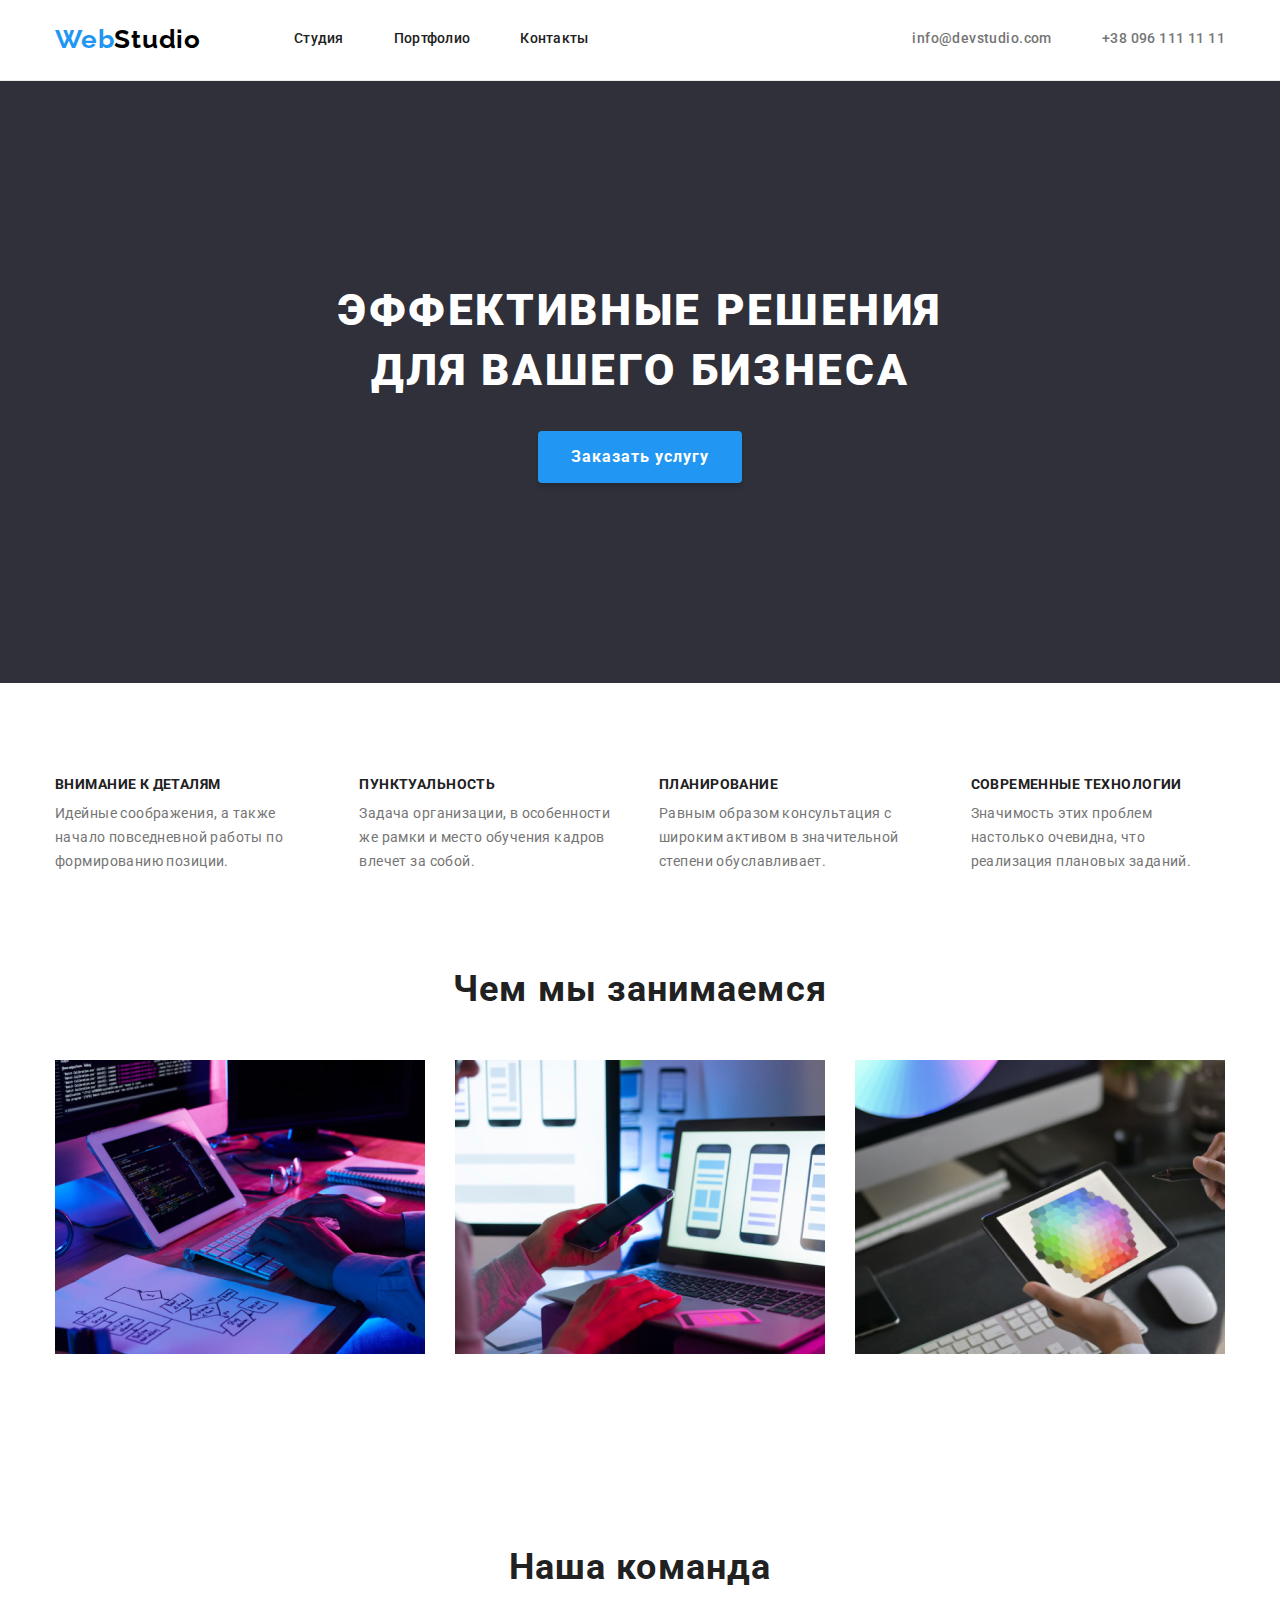
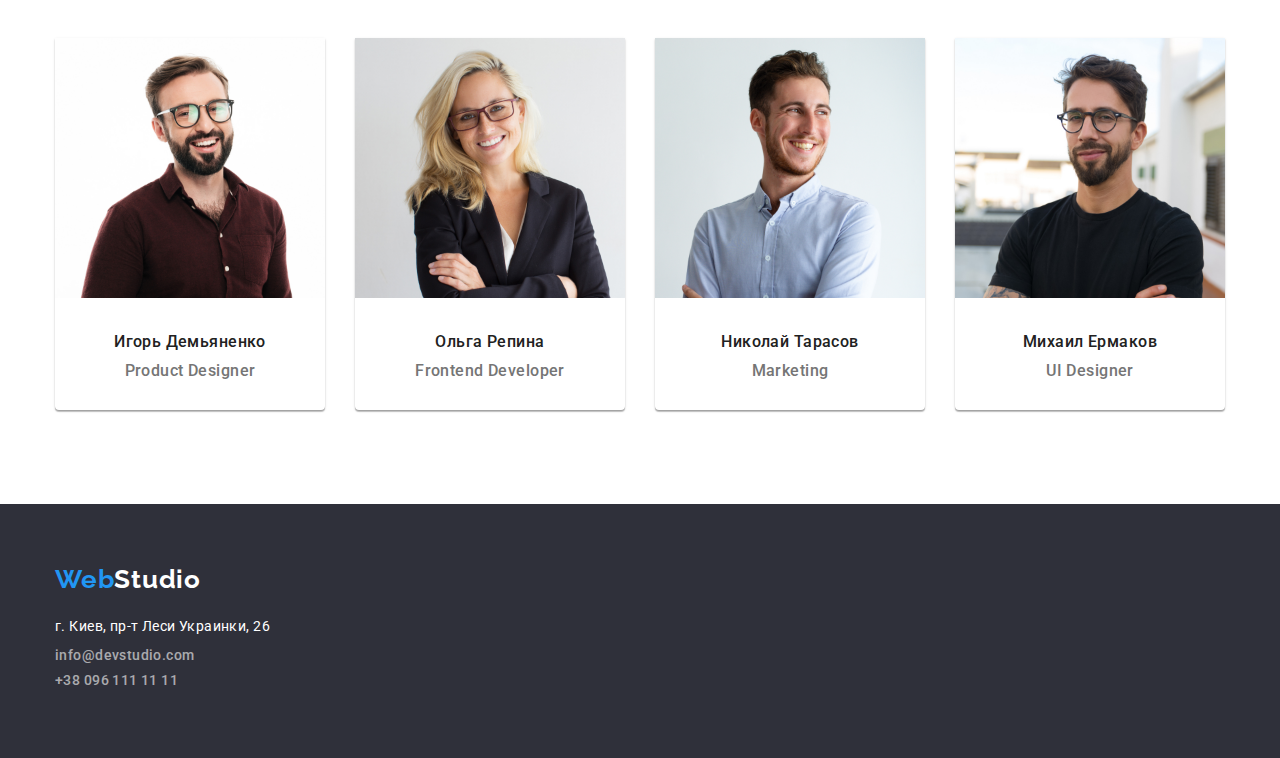
==== index.html @ 5daf75d8 "Добавляет начальные файлы" ====
<!DOCTYPE html>
<html lang="ru">
  <head>
    <meta charset="UTF-8" />
    <meta name="viewport" content="width=device-width, initial-scale=1.0" />
    <title>WebStudio</title>
    <link
      href="https://fonts.googleapis.com/css2?family=Raleway:wght@700&family=Roboto:wght@400;500;700;900&display=swap"
      rel="stylesheet"
    />
    <link rel="stylesheet" href="./css/modern-normalize.css" />
    <link rel="stylesheet" href="./css/style.css" />
  </head>
  <body>
    <!-- Верхняя линия -->
    <header class="header">
      <div class="container">
        <div class="header-nav">
          <nav class="navigation">
            <a class="main-logo" href="./index.html"
              ><span class="first-part">Web</span
              ><span class="second-part">Studio</span></a
            >
            <ul class="nav-list list">
              <li class="nav-list-item">
                <a class="nav-link" href="./index.html">Студия</a>
              </li>
              <li class="nav-list-item">
                <a class="nav-link" href="./portfolio.html">Портфолио</a>
              </li>
              <li class="nav-list-item">
                <a class="nav-link" href="">Контакты</a>
              </li>
            </ul>
          </nav>
          <ul class="adress-list list">
            <li class="adress-list-item">
              <a class="info-link" href="mailto:info@devstudio.com"
                >info@devstudio.com</a
              >
            </li>
            <li class="adress-list-item">
              <a class="info-link" href="tel:+380961111111"
                >+38 096 111 11 11</a
              >
            </li>
          </ul>
        </div>
      </div>
    </header>
    <main>
      <!-- Шапка -->
      <section class="hero">
        <div class="container">
          <h1 class="main-heading">
            Эффективные решения<br />
            для вашего бизнеса
          </h1>
          <button class="hero-btn" type="button">Заказать услугу</button>
        </div>
      </section>
      <!-- Особенности -->
      <section class="features">
        <div class="container">
          <ul class="features-list list">
            <li class="features-list-item">
              <h2 class="features-heading">Внимание к деталям</h2>
              <p class="features-text">
                Идейные соображения, а также начало повседневной работы по
                формированию позиции.
              </p>
            </li>
            <li class="features-list-item">
              <h2 class="features-heading">Пунктуальность</h2>
              <p class="features-text">
                Задача организации, в особенности же рамки и место обучения
                кадров влечет за собой.
              </p>
            </li>
            <li class="features-list-item">
              <h2 class="features-heading">Планирование</h2>
              <p class="features-text">
                Равным образом консультация с широким активом в значительной
                степени обуславливает.
              </p>
            </li>
            <li class="features-list-item">
              <h2 class="features-heading">Современные технологии</h2>
              <p class="features-text">
                Значимость этих проблем настолько очевидна, что реализация
                плановых заданий.
              </p>
            </li>
          </ul>
        </div>
      </section>
      <!-- Чем мы занимемся -->
      <section class="work">
        <div class="container">
          <h2 class="work-heading">Чем мы занимаемся</h2>
          <ul class="work-list list">
            <li class="work-list-item">
              <img
                src="./images/img1.jpg"
                width="370"
                height="294"
                alt="Рабочее место программиста1"
              />
            </li>
            <li class="work-list-item">
              <img
                src="./images/img2.jpg"
                width="370"
                height="294"
                alt="Рабочее место программиста2"
              />
            </li>
            <li class="work-list-item">
              <img
                src="images/img3.jpg"
                width="370"
                height="294"
                alt="Рабочее место программиста3"
              />
            </li>
          </ul>
        </div>
      </section>
      <!-- Наша команда -->
      <section class="team">
        <div class="container">
          <h2 class="team-heading">Наша команда</h2>
          <ul class="team-list list">
            <li class="team-list-item">
              <img
                src="./images/stuff1.jpg"
                width="270"
                height="260"
                alt="Игорь Демьяненко"
              />
              <h3 class="team-names">Игорь Демьяненко</h3>
              <p class="team-position">Product Designer</p>
            </li>
            <li class="team-list-item">
              <img
                src="./images/stuff2.jpg"
                width="270"
                height="260"
                alt="Ольга Репина"
              />
              <h3 class="team-names">Ольга Репина</h3>
              <p class="team-position">Frontend Developer</p>
            </li>
            <li class="team-list-item">
              <img
                src="./images/stuff3.jpg"
                width="270"
                height="260"
                alt="Николай Тарасов"
              />
              <h3 class="team-names">Николай Тарасов</h3>
              <p class="team-position">Marketing</p>
            </li>
            <li class="team-list-item">
              <img
                src="./images/stuff4.jpg"
                width="270"
                height="260"
                alt="Михаил Ермаков"
              />
              <h3 class="team-names">Михаил Ермаков</h3>
              <p class="team-position">UI Designer</p>
            </li>
          </ul>
        </div>
      </section>
    </main>
    <!-- Подвал -->
    <footer class="footer">
      <div class="container">
        <a class="main-logo footer-logo" href="./index.html"
          ><span class="first-part">Web</span
          ><span class="second-part-footer">Studio</span></a
        >
        <p class="adress">г. Киев, пр-т Леси Украинки, 26</p>
        <p class="adress-link">
          <a class="contact" href="mailto:info@devstudio.com"
            >info@devstudio.com</a
          >
        </p>
        <p class="adress-link">
          <a class="contact" href="tel:+380961111111">+38 096 111 11 11</a>
        </p>
      </div>
    </footer>
  </body>
</html>
---- css/style.css ----
/* Основные цвета */
/* Основной цвет текста #212121*/
/* Вторичный цвет текста  #757575*/
/* Цвет акцента #2196f3*/
/* Основной цвет страницы #ffffff*/
/* Цвет фона футера #2f303a*/
/* Дополнительный черный цвет  #000000*/

:root {
  --main-text-color: #212121;
  --secondary-text-color: #757575;
  --accent-color: #2196f3;
  --main-white-color: #ffffff;
  --secondary-bg-color: #2f303a;
  --standart-black: #000000;
  --btn-main-bg: #f5f4fa;
}

body {
  background-color: var(--main-white-color);
  color: var(--main-text-color);
  font-family: Roboto, sans-serif;
  font-size: 14px;
  line-height: 1.14;
  letter-spacing: 0.03em;
}

h1,
h2,
h3,
h4,
h5,
h6 {
  margin: 0;
}

.container {
  max-width: 1200px;
  margin-left: auto;
  margin-right: auto;
  padding-left: 15px;
  padding-right: 15px;
  /*  outline: 1px solid red; */
}

.list {
  list-style: none;
  margin: 0;
  padding: 0;
}

/* Header */
.header {
  border-bottom: 1px solid #ececec;
}

.header-nav {
  display: flex;
  align-items: center;
  justify-content: space-between;
  padding-top: 24px;
  padding-bottom: 25px;
}

.navigation,
.navigation:focus {
  display: flex;
  align-items: center;
  font-weight: 500;
  letter-spacing: 0.02em;
}

.nav-list {
  display: flex;
}

.nav-link {
  color: var(--main-text-color);
  font-weight: 500;
  text-decoration: none;
  letter-spacing: 0.02em;
}

.nav-list-item:not(:last-child) {
  margin-right: 50px;
}

.nav-link:hover,
.nav-link:focus {
  color: var(--accent-color);
}

.adress-list {
  display: flex;
}

.adress-list-item:not(:last-child) {
  margin-right: 50px;
}

.info-link {
  color: var(--secondary-text-color);
  font-weight: 500;
  text-decoration: none;
}

.info-link:hover,
.info-link:focus {
  color: var(--accent-color);
}

/* Logo */
.main-logo,
.main-logo:focus {
  font-family: Raleway, sans-serif;
  font-size: 26px;
  line-height: 1.19;
  font-weight: 700;
  letter-spacing: 0.03em;
  text-decoration: none;
  margin-right: 93px;
}

.first-part {
  color: var(--accent-color);
}

.second-part {
  color: var(--standart-black);
}

.second-part-footer {
  color: var(--main-white-color);
}

/* Hero */
.hero {
  text-align: center;
  padding-top: 200px;
  padding-bottom: 200px;

  color: var(--main-white-color);
  background-color: var(--secondary-bg-color);
}

.main-heading {
  font-weight: 900;
  font-size: 44px;
  line-height: 1.36;
  letter-spacing: 0.06em;
  text-transform: uppercase;
  margin-bottom: 30px;
}

.hero-btn {
  font-weight: 700;
  font-size: 16px;
  line-height: 1.87;
  letter-spacing: 0.06em;

  padding: 10px 32px;

  color: var(--main-white-color);
  background-color: var(--accent-color);

  border: 1px solid transparent;
  box-shadow: 0px 4px 4px rgba(0, 0, 0, 0.15);
  border-radius: 4px;
}

/* Features */
.features {
  padding-top: 94px;
  padding-bottom: 94px;
}

.features-list {
  display: flex;
}

.features-list-item:not(:last-child) {
  margin-right: 30px;
}

.features-heading {
  font-weight: 700;
  font-size: 14px;
  line-height: 1.14;
  letter-spacing: 0.03em;
  text-transform: uppercase;
  margin-bottom: 10px;
}

.features-text {
  color: var(--secondary-text-color);
  font-size: 14px;
  line-height: 1.71;
  letter-spacing: 0.03em;
  margin: 0;
}

/* Work */
.work {
  padding-bottom: 94px;
}

.work-heading {
  font-weight: 700;
  font-size: 36px;
  line-height: 1.17;
  letter-spacing: 0.03em;

  margin-bottom: 50px;

  text-align: center;
}

.work-list {
  display: flex;
}

.work-list-item:not(:last-child) {
  margin-right: 30px;
}

/* Team */
.team {
  padding-top: 94px;
  padding-bottom: 94px;
}

.team-list {
  display: flex;
}

.team-heading {
  font-weight: 700;
  font-size: 36px;
  line-height: 1.17;
  letter-spacing: 0.03em;

  margin-bottom: 50px;

  text-align: center;
}

.team-list-item {
  margin-right: 30px;

  box-shadow: 0px 1px 3px rgba(0, 0, 0, 0.12), 0px 1px 1px rgba(0, 0, 0, 0.14),
    0px 2px 1px rgba(0, 0, 0, 0.2);
  border-radius: 0px 0px 4px 4px;
}

.team-names {
  font-weight: 500;
  font-size: 16px;
  line-height: 1.19;

  text-align: center;

  margin-top: 30px;
}

.team-position {
  color: var(--secondary-text-color);
  font-weight: 500;
  font-size: 16px;
  line-height: 1.19;

  text-align: center;
  margin-top: 10px;
  margin-bottom: 30px;
}

/* Footer */
.footer {
  background-color: var(--secondary-bg-color);
  padding-top: 60px;
  padding-bottom: 60px;
}

.footer-logo {
  display: block;
  margin-bottom: 20px;
}

.adress {
  color: var(--main-white-color);
  font-size: 14px;
  line-height: 1.71;
  font-weight: 400;
  letter-spacing: 0.03em;
  margin-top: 0;
  margin-bottom: 9px;
}

.adress-link {
  margin-top: 0;
  margin-bottom: 9px;
}

.contact {
  font-weight: 500;
  color: rgba(255, 255, 255, 0.6);
  text-decoration: none;
}

/* Визуал текста для Портфолио */
.portfolio {
  padding: 94px 0;
}

.logic-title {
  font-size: 0px;
  color: transparent;
}

/* Filter */
.filter {
  display: flex;
  justify-content: center;

  margin-bottom: 50px;
}

.filter-item:not(:last-child) {
  margin-right: 8px;
}

.filter-btn {
  font-weight: 500;
  font-size: 16px;
  line-height: 1.62;
  text-align: center;
  letter-spacing: 0.03em;

  color: var(--main-text-color);
  background-color: var(--btn-main-bg);
  padding: 6px 22px;
  border: 1px solid transparent;
  border-radius: 4px;
}

.filter-btn:hover,
.filter-btn:focus {
  color: var(--main-white-color);
  background-color: var(--accent-color);
  box-shadow: 0px 3px 1px rgba(0, 0, 0, 0.1), 0px 1px 2px rgba(0, 0, 0, 0.08),
    0px 2px 2px rgba(0, 0, 0, 0.12);
}

/* Projects */
.projects {
  display: flex;
  flex-wrap: wrap;
  justify-content: space-between;
}

.projects-item {
  border: 1px solid #eeeeee;
  width: 370px;
  height: 404px;
  margin-bottom: 30px;
}

.projects-item:nth-last-child(-n + 3) {
  margin-bottom: 0;
}

.projects-item-footer {
  padding: 20px 24px;
}

.projects-title {
  font-weight: 700;
  font-size: 18px;
  line-height: 2;
  letter-spacing: 0.06em;

  margin-bottom: 4px;
}

.projects-name {
  color: var(--secondary-text-color);
  font-weight: 400;
  font-size: 16px;
  line-height: 1.87;
  letter-spacing: 0.03em;

  margin: 0;
}
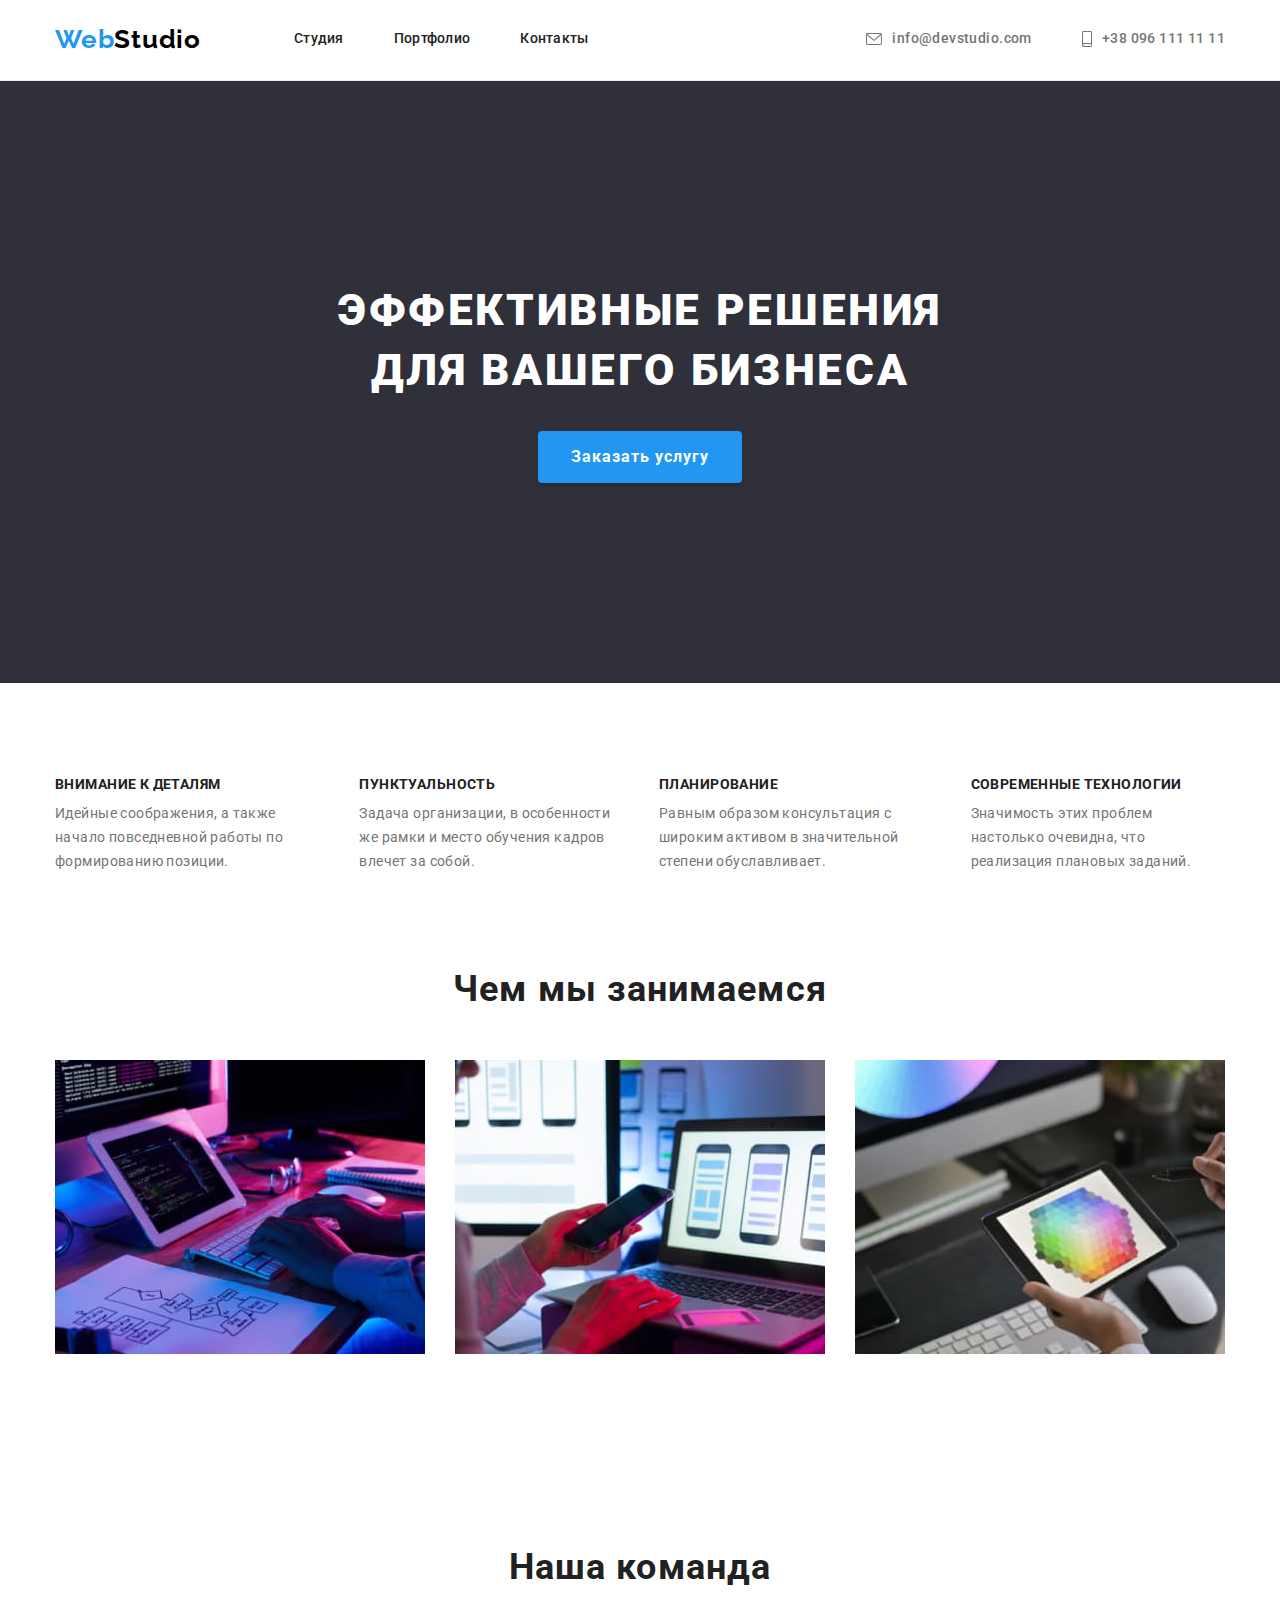
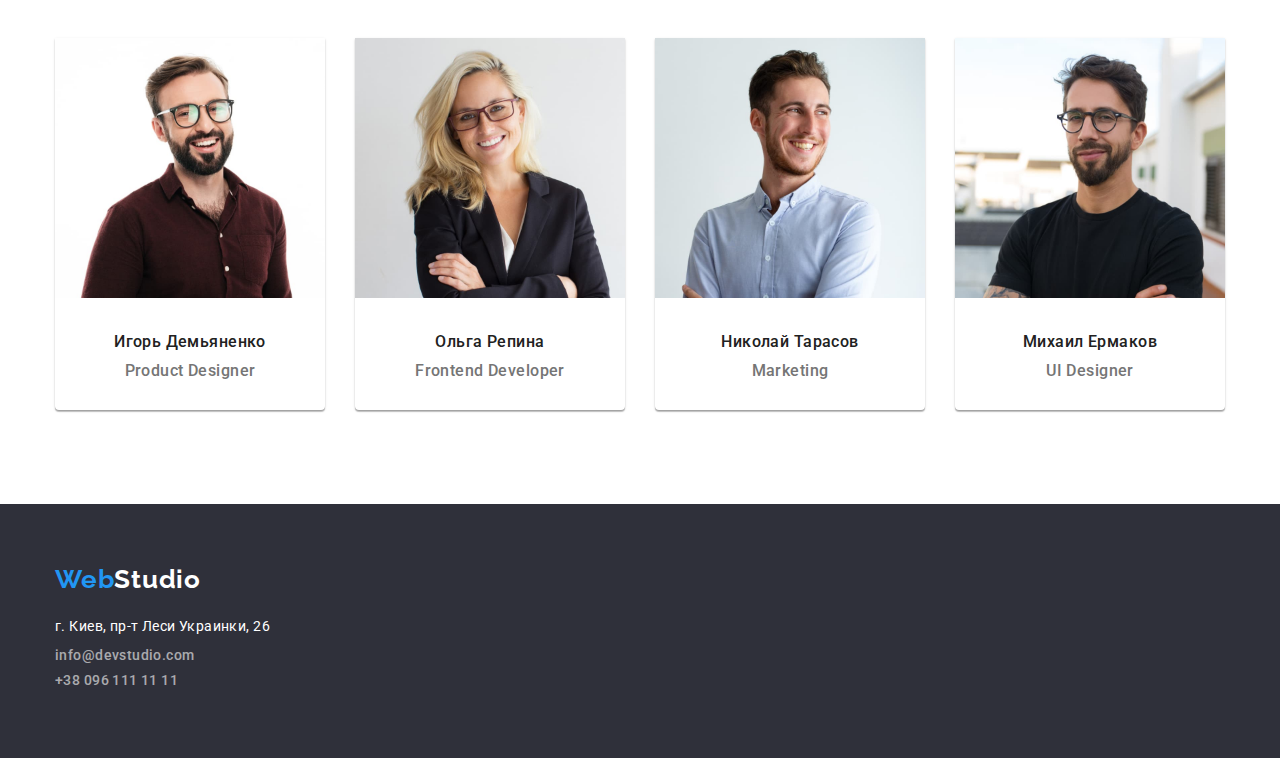
==== commit 485d5d78: "Добавляет иконки в футер" ====
--- a/index.html
+++ b/index.html
@@ -35,13 +35,19 @@
           </nav>
           <ul class="adress-list list">
             <li class="adress-list-item">
-              <a class="info-link" href="mailto:info@devstudio.com"
-                >info@devstudio.com</a
+              <a class="info-link mail" href="mailto:info@devstudio.com"
+                ><svg class="icon" width="16" height="12">
+                  <use href="./images/sprite.svg#icon-mail"></use>
+                </svg>
+                info@devstudio.com</a
               >
             </li>
             <li class="adress-list-item">
-              <a class="info-link" href="tel:+380961111111"
-                >+38 096 111 11 11</a
+              <a class="info-link telephone" href="tel:+380961111111"
+                ><svg class="icon" width="10" height="16">
+                  <use href="./images/sprite.svg#icon-phone"></use>
+                </svg>
+                +38 096 111 11 11</a
               >
             </li>
           </ul>
--- a/css/style.css
+++ b/css/style.css
@@ -75,6 +75,7 @@
 }
 
 .nav-link {
+  display: inline-flex;
   color: var(--main-text-color);
   font-weight: 500;
   text-decoration: none;
@@ -99,6 +100,8 @@
 }
 
 .info-link {
+  display: flex;
+  align-items: center;
   color: var(--secondary-text-color);
   font-weight: 500;
   text-decoration: none;
@@ -107,6 +110,11 @@
 .info-link:hover,
 .info-link:focus {
   color: var(--accent-color);
+}
+
+.icon {
+  margin-right: 10px;
+  fill: currentColor;
 }
 
 /* Logo */
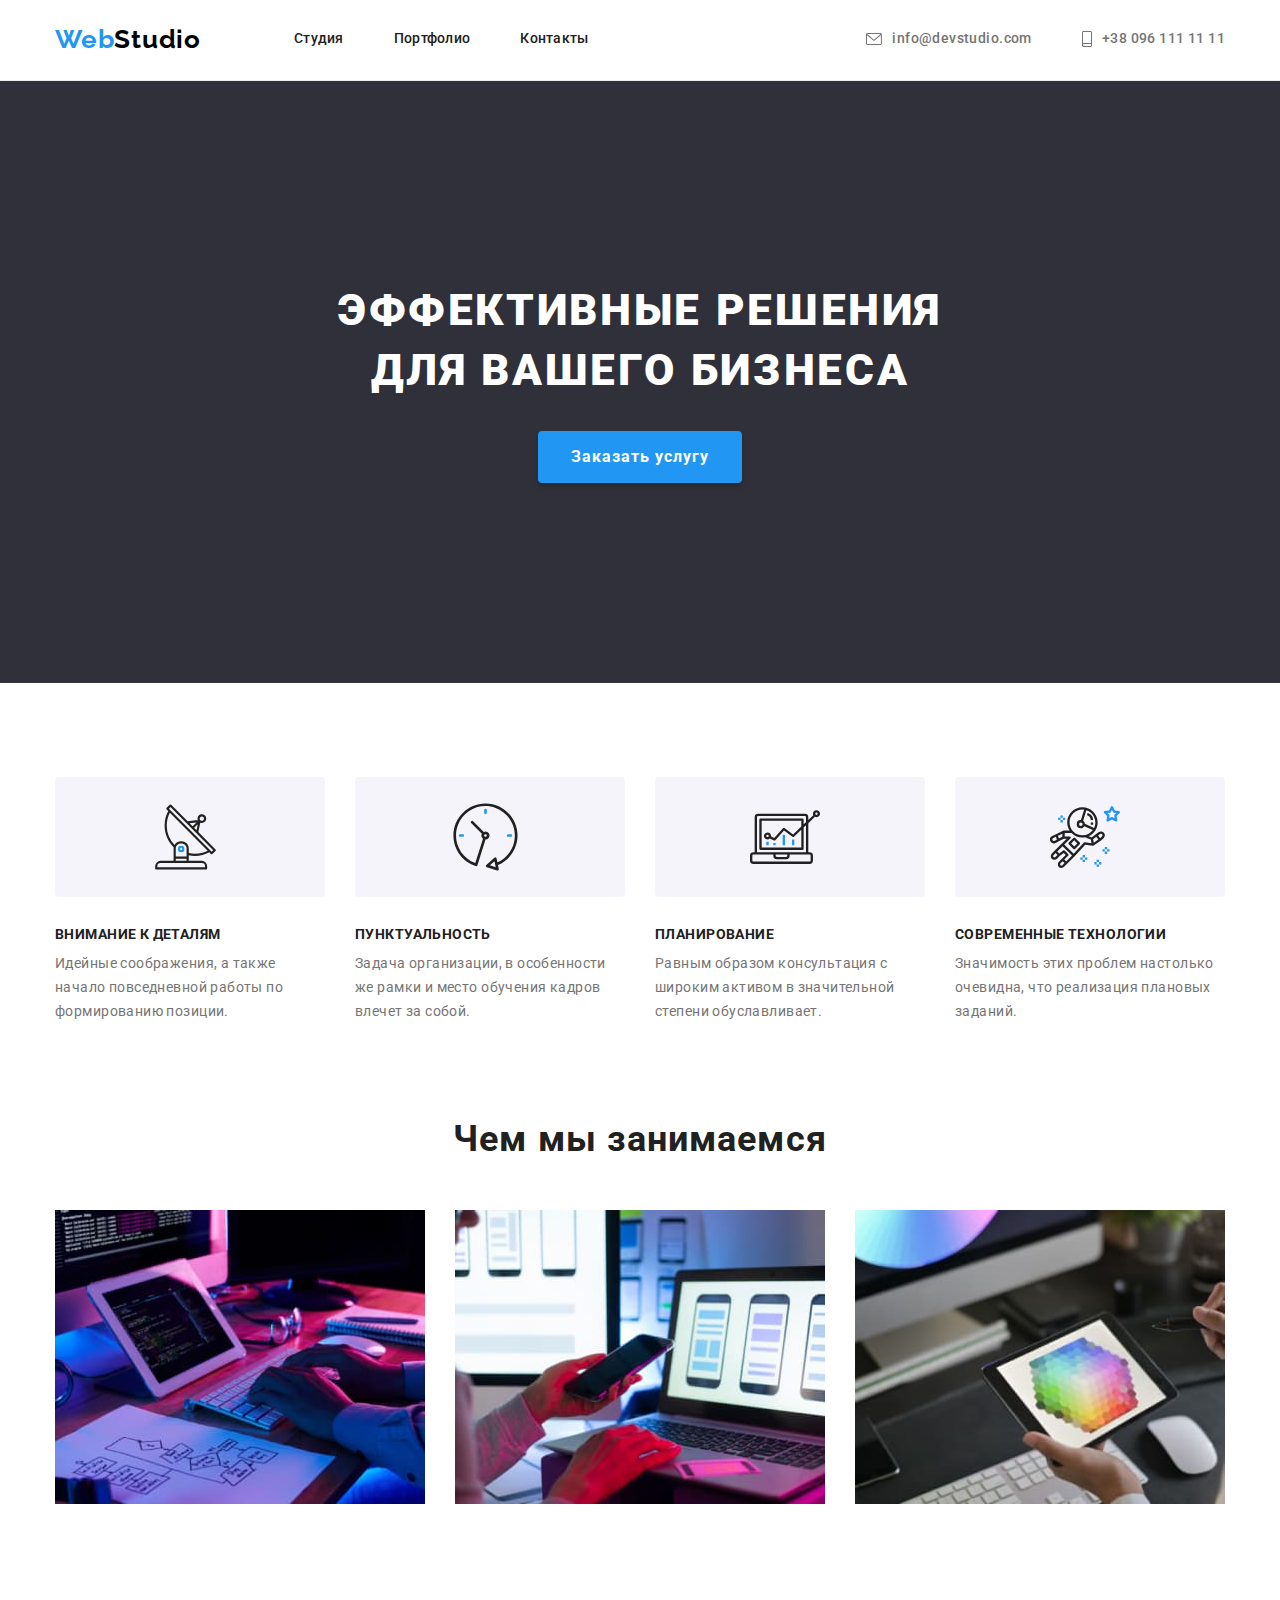
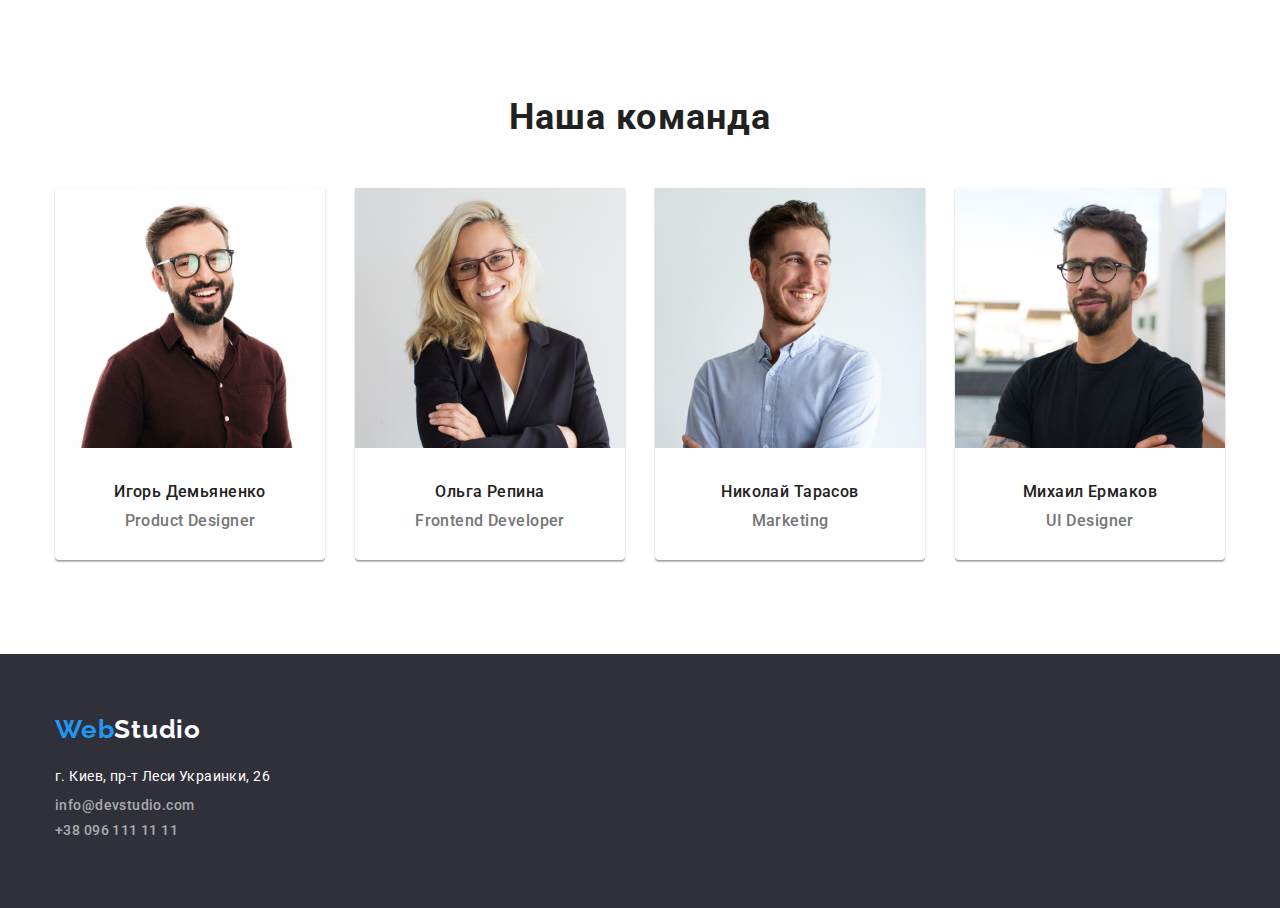
==== commit cd860b9d: "Добавляет иконки в секцию Особенности" ====
--- a/index.html
+++ b/index.html
@@ -70,6 +70,11 @@
         <div class="container">
           <ul class="features-list list">
             <li class="features-list-item">
+              <div class="features-icon">
+                <svg class="icon" width="65" height="70">
+                  <use href="./images/sprite.svg#icon-antenna"></use>
+                </svg>
+              </div>
               <h2 class="features-heading">Внимание к деталям</h2>
               <p class="features-text">
                 Идейные соображения, а также начало повседневной работы по
@@ -77,6 +82,11 @@
               </p>
             </li>
             <li class="features-list-item">
+              <div class="features-icon">
+                <svg class="icon" width="67" height="70">
+                  <use href="./images/sprite.svg#icon-clock"></use>
+                </svg>
+              </div>
               <h2 class="features-heading">Пунктуальность</h2>
               <p class="features-text">
                 Задача организации, в особенности же рамки и место обучения
@@ -84,6 +94,11 @@
               </p>
             </li>
             <li class="features-list-item">
+              <div class="features-icon">
+                <svg class="icon" width="70" height="70">
+                  <use href="./images/sprite.svg#icon-diagram"></use>
+                </svg>
+              </div>
               <h2 class="features-heading">Планирование</h2>
               <p class="features-text">
                 Равным образом консультация с широким активом в значительной
@@ -91,6 +106,11 @@
               </p>
             </li>
             <li class="features-list-item">
+              <div class="features-icon">
+                <svg class="icon" width="70" height="70">
+                  <use href="./images/sprite.svg#icon-astronaut"></use>
+                </svg>
+              </div>
               <h2 class="features-heading">Современные технологии</h2>
               <p class="features-text">
                 Значимость этих проблем настолько очевидна, что реализация
--- a/css/style.css
+++ b/css/style.css
@@ -148,7 +148,16 @@
   padding-bottom: 200px;
 
   color: var(--main-white-color);
+
   background-color: var(--secondary-bg-color);
+  background-image: linear-gradient(
+      to right,
+      rgba(47, 48, 58, 0.4),
+      rgba(47, 48, 58, 0.4)
+    ),
+    url('/images/hero-bg.jpg');
+  background-repeat: no-repeat;
+  background-size: cover;
 }
 
 .main-heading {
@@ -190,6 +199,18 @@
   margin-right: 30px;
 }
 
+.features-icon {
+  display: flex;
+  justify-content: center;
+  align-items: center;
+
+  width: 270px;
+  height: 120px;
+  background-color: var(--btn-main-bg);
+  margin-bottom: 30px;
+  border-radius: 4px;
+}
+
 .features-heading {
   font-weight: 700;
   font-size: 14px;
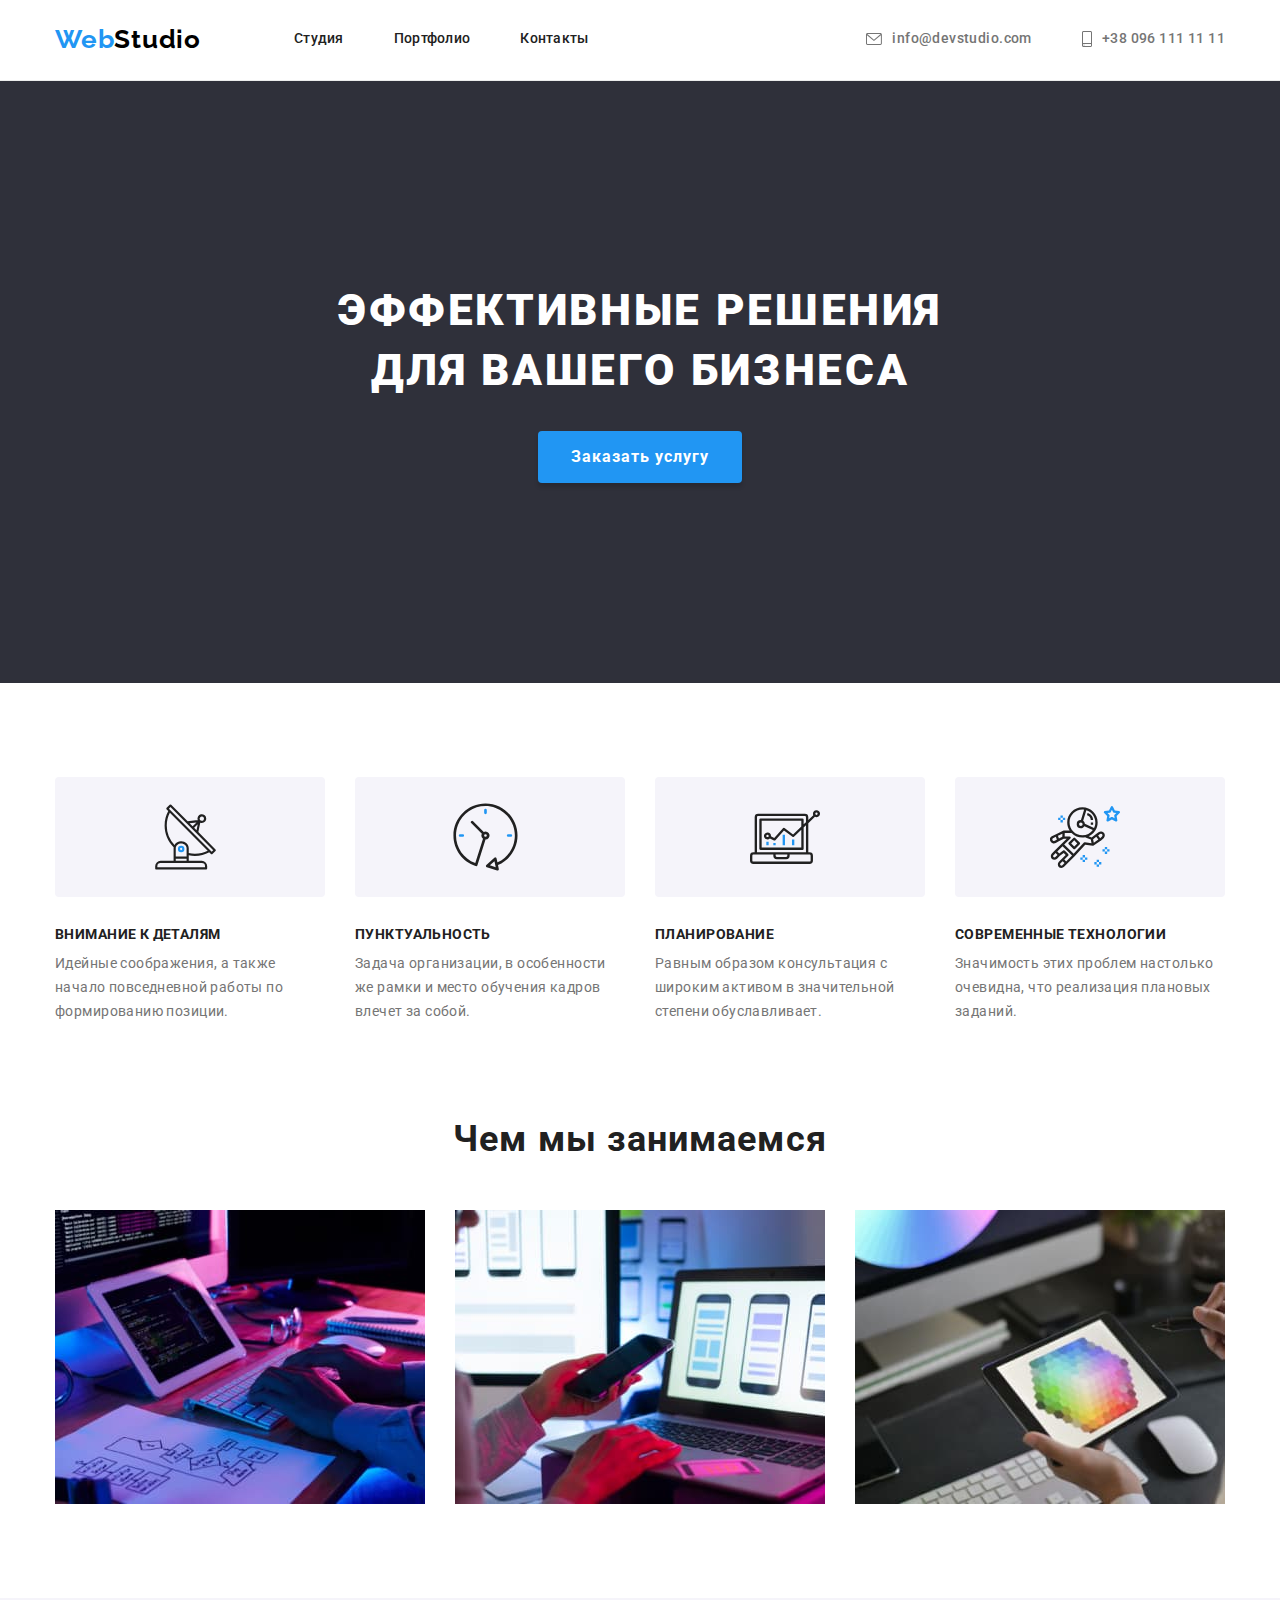
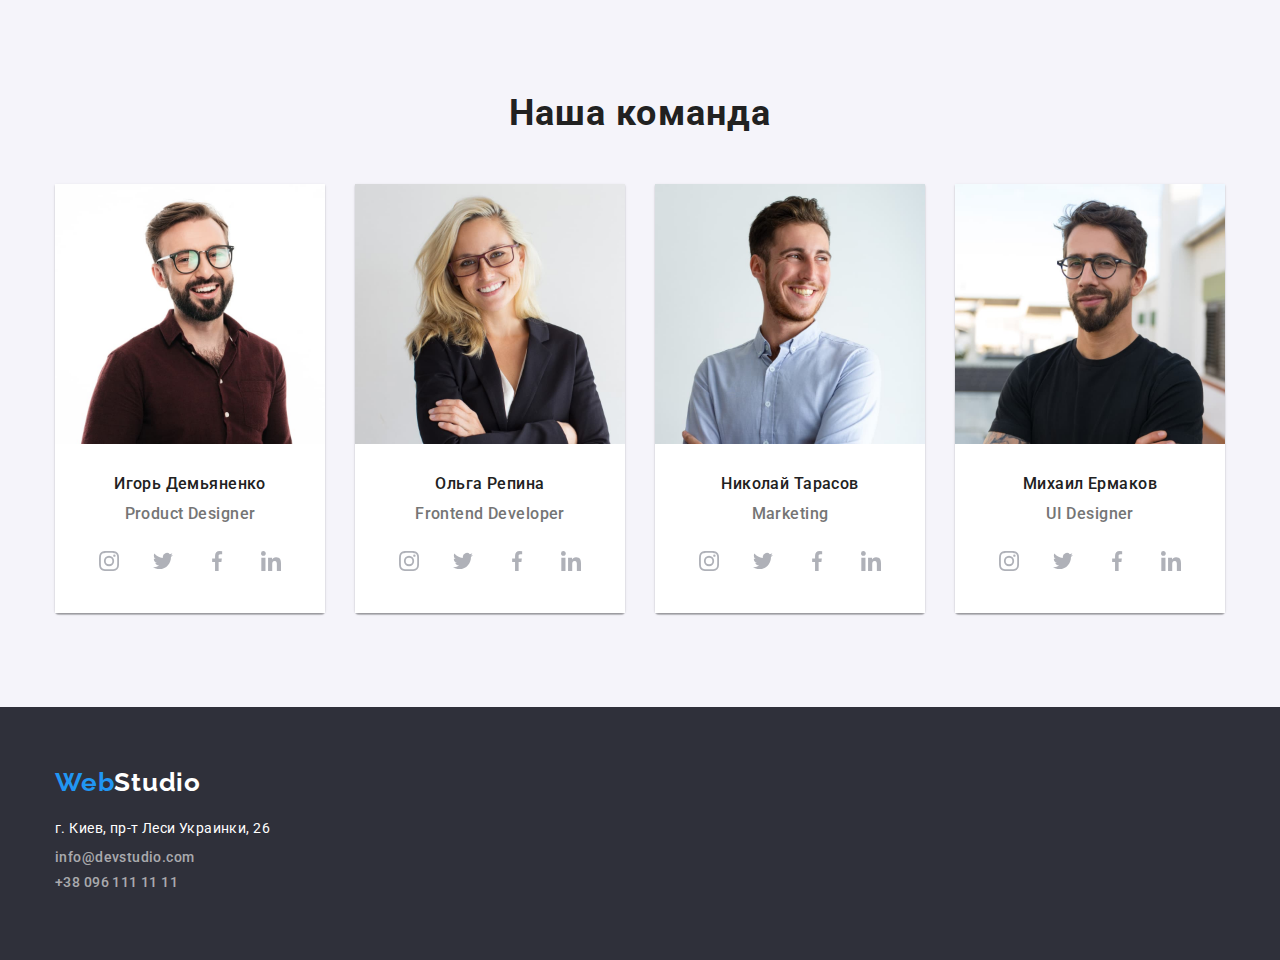
==== commit 7d8c3fde: "Добавляет ссылки на социальные сети членов команды" ====
--- a/index.html
+++ b/index.html
@@ -164,8 +164,40 @@
                 height="260"
                 alt="Игорь Демьяненко"
               />
-              <h3 class="team-names">Игорь Демьяненко</h3>
-              <p class="team-position">Product Designer</p>
+              <div class="info-container">
+                <h3 class="team-names">Игорь Демьяненко</h3>
+                <p class="team-position">Product Designer</p>
+                <ul class="social list">
+                  <li class="item">
+                    <a class="social-link" target="_blank" href="#"
+                      ><svg class="icon" width="20" height="20">
+                        <use href="./images/sprite.svg#icon-instagram"></use>
+                      </svg>
+                    </a>
+                  </li>
+                  <li class="item">
+                    <a class="social-link" target="_blank" href="#"
+                      ><svg class="icon" width="20" height="20">
+                        <use href="./images/sprite.svg#icon-twitter"></use>
+                      </svg>
+                    </a>
+                  </li>
+                  <li class="item">
+                    <a class="social-link" target="_blank" href="#"
+                      ><svg class="icon" width="20" height="20">
+                        <use href="./images/sprite.svg#icon-facebook"></use>
+                      </svg>
+                    </a>
+                  </li>
+                  <li class="item">
+                    <a class="social-link" target="_blank" href="#"
+                      ><svg class="icon" width="20" height="20">
+                        <use href="./images/sprite.svg#icon-linkedin"></use>
+                      </svg>
+                    </a>
+                  </li>
+                </ul>
+              </div>
             </li>
             <li class="team-list-item">
               <img
@@ -174,8 +206,40 @@
                 height="260"
                 alt="Ольга Репина"
               />
-              <h3 class="team-names">Ольга Репина</h3>
-              <p class="team-position">Frontend Developer</p>
+              <div class="info-container">
+                <h3 class="team-names">Ольга Репина</h3>
+                <p class="team-position">Frontend Developer</p>
+                <ul class="social list">
+                  <li class="item">
+                    <a class="social-link" target="_blank" href="#"
+                      ><svg class="icon" width="20" height="20">
+                        <use href="./images/sprite.svg#icon-instagram"></use>
+                      </svg>
+                    </a>
+                  </li>
+                  <li class="item">
+                    <a class="social-link" target="_blank" href="#"
+                      ><svg class="icon" width="20" height="20">
+                        <use href="./images/sprite.svg#icon-twitter"></use>
+                      </svg>
+                    </a>
+                  </li>
+                  <li class="item">
+                    <a class="social-link" target="_blank" href="#"
+                      ><svg class="icon" width="20" height="20">
+                        <use href="./images/sprite.svg#icon-facebook"></use>
+                      </svg>
+                    </a>
+                  </li>
+                  <li class="item">
+                    <a class="social-link" target="_blank" href="#"
+                      ><svg class="icon" width="20" height="20">
+                        <use href="./images/sprite.svg#icon-linkedin"></use>
+                      </svg>
+                    </a>
+                  </li>
+                </ul>
+              </div>
             </li>
             <li class="team-list-item">
               <img
@@ -184,8 +248,40 @@
                 height="260"
                 alt="Николай Тарасов"
               />
-              <h3 class="team-names">Николай Тарасов</h3>
-              <p class="team-position">Marketing</p>
+              <div class="info-container">
+                <h3 class="team-names">Николай Тарасов</h3>
+                <p class="team-position">Marketing</p>
+                <ul class="social list">
+                  <li class="item">
+                    <a class="social-link" target="_blank" href="#"
+                      ><svg class="icon" width="20" height="20">
+                        <use href="./images/sprite.svg#icon-instagram"></use>
+                      </svg>
+                    </a>
+                  </li>
+                  <li class="item">
+                    <a class="social-link" target="_blank" href="#"
+                      ><svg class="icon" width="20" height="20">
+                        <use href="./images/sprite.svg#icon-twitter"></use>
+                      </svg>
+                    </a>
+                  </li>
+                  <li class="item">
+                    <a class="social-link" target="_blank" href="#"
+                      ><svg class="icon" width="20" height="20">
+                        <use href="./images/sprite.svg#icon-facebook"></use>
+                      </svg>
+                    </a>
+                  </li>
+                  <li class="item">
+                    <a class="social-link" target="_blank" href="#"
+                      ><svg class="icon" width="20" height="20">
+                        <use href="./images/sprite.svg#icon-linkedin"></use>
+                      </svg>
+                    </a>
+                  </li>
+                </ul>
+              </div>
             </li>
             <li class="team-list-item">
               <img
@@ -194,8 +290,40 @@
                 height="260"
                 alt="Михаил Ермаков"
               />
-              <h3 class="team-names">Михаил Ермаков</h3>
-              <p class="team-position">UI Designer</p>
+              <div class="info-container">
+                <h3 class="team-names">Михаил Ермаков</h3>
+                <p class="team-position">UI Designer</p>
+                <ul class="social list">
+                  <li class="item">
+                    <a class="social-link" target="_blank" href="#"
+                      ><svg class="icon" width="20" height="20">
+                        <use href="./images/sprite.svg#icon-instagram"></use>
+                      </svg>
+                    </a>
+                  </li>
+                  <li class="item">
+                    <a class="social-link" target="_blank" href="#"
+                      ><svg class="icon" width="20" height="20">
+                        <use href="./images/sprite.svg#icon-twitter"></use>
+                      </svg>
+                    </a>
+                  </li>
+                  <li class="item">
+                    <a class="social-link" target="_blank" href="#"
+                      ><svg class="icon" width="20" height="20">
+                        <use href="./images/sprite.svg#icon-facebook"></use>
+                      </svg>
+                    </a>
+                  </li>
+                  <li class="item">
+                    <a class="social-link" target="_blank" href="#"
+                      ><svg class="icon" width="20" height="20">
+                        <use href="./images/sprite.svg#icon-linkedin"></use>
+                      </svg>
+                    </a>
+                  </li>
+                </ul>
+              </div>
             </li>
           </ul>
         </div>
--- a/css/style.css
+++ b/css/style.css
@@ -14,6 +14,7 @@
   --secondary-bg-color: #2f303a;
   --standart-black: #000000;
   --btn-main-bg: #f5f4fa;
+  --social-icon-color: #afb1b8;
 }
 
 body {
@@ -32,6 +33,10 @@
 h5,
 h6 {
   margin: 0;
+}
+
+img {
+  display: block;
 }
 
 .container {
@@ -256,10 +261,18 @@
 .team {
   padding-top: 94px;
   padding-bottom: 94px;
+
+  background-color: var(--btn-main-bg);
 }
 
 .team-list {
   display: flex;
+}
+
+.info-container {
+  padding-top: 30px;
+  padding-bottom: 30px;
+  background-color: var(--main-white-color);
 }
 
 .team-heading {
@@ -287,8 +300,6 @@
   line-height: 1.19;
 
   text-align: center;
-
-  margin-top: 30px;
 }
 
 .team-position {
@@ -299,7 +310,37 @@
 
   text-align: center;
   margin-top: 10px;
-  margin-bottom: 30px;
+  margin-bottom: 16px;
+}
+
+.social {
+  display: flex;
+  justify-content: center;
+}
+
+.social > .item:not(:last-child) {
+  margin-right: 10px;
+}
+
+.social-link {
+  color: var(--social-icon-color);
+  display: inline-flex;
+  justify-content: center;
+  align-items: center;
+  width: 44px;
+  height: 44px;
+
+  border-radius: 50%;
+}
+
+.social-link:hover,
+.social-link:focus {
+  color: var(--main-white-color);
+  background-color: var(--accent-color);
+}
+
+.social-link > .icon {
+  margin: 0;
 }
 
 /* Footer */
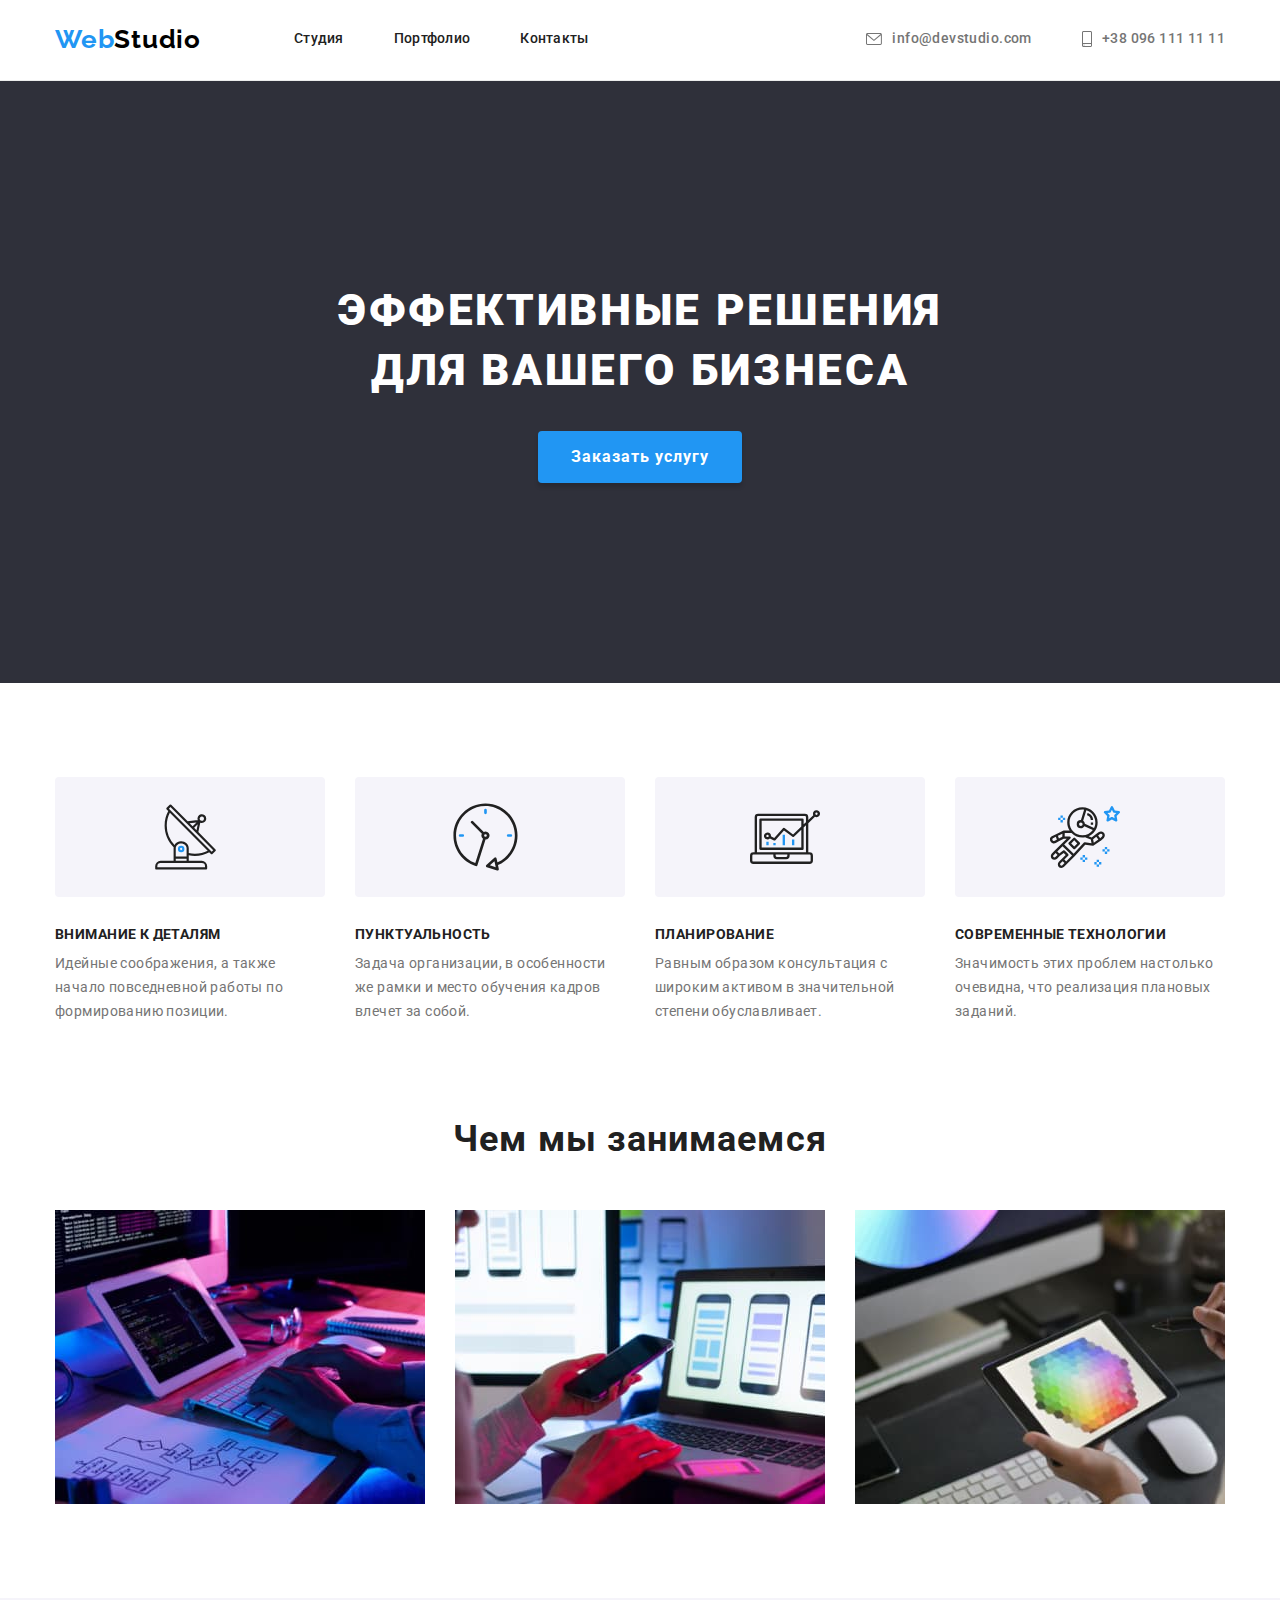
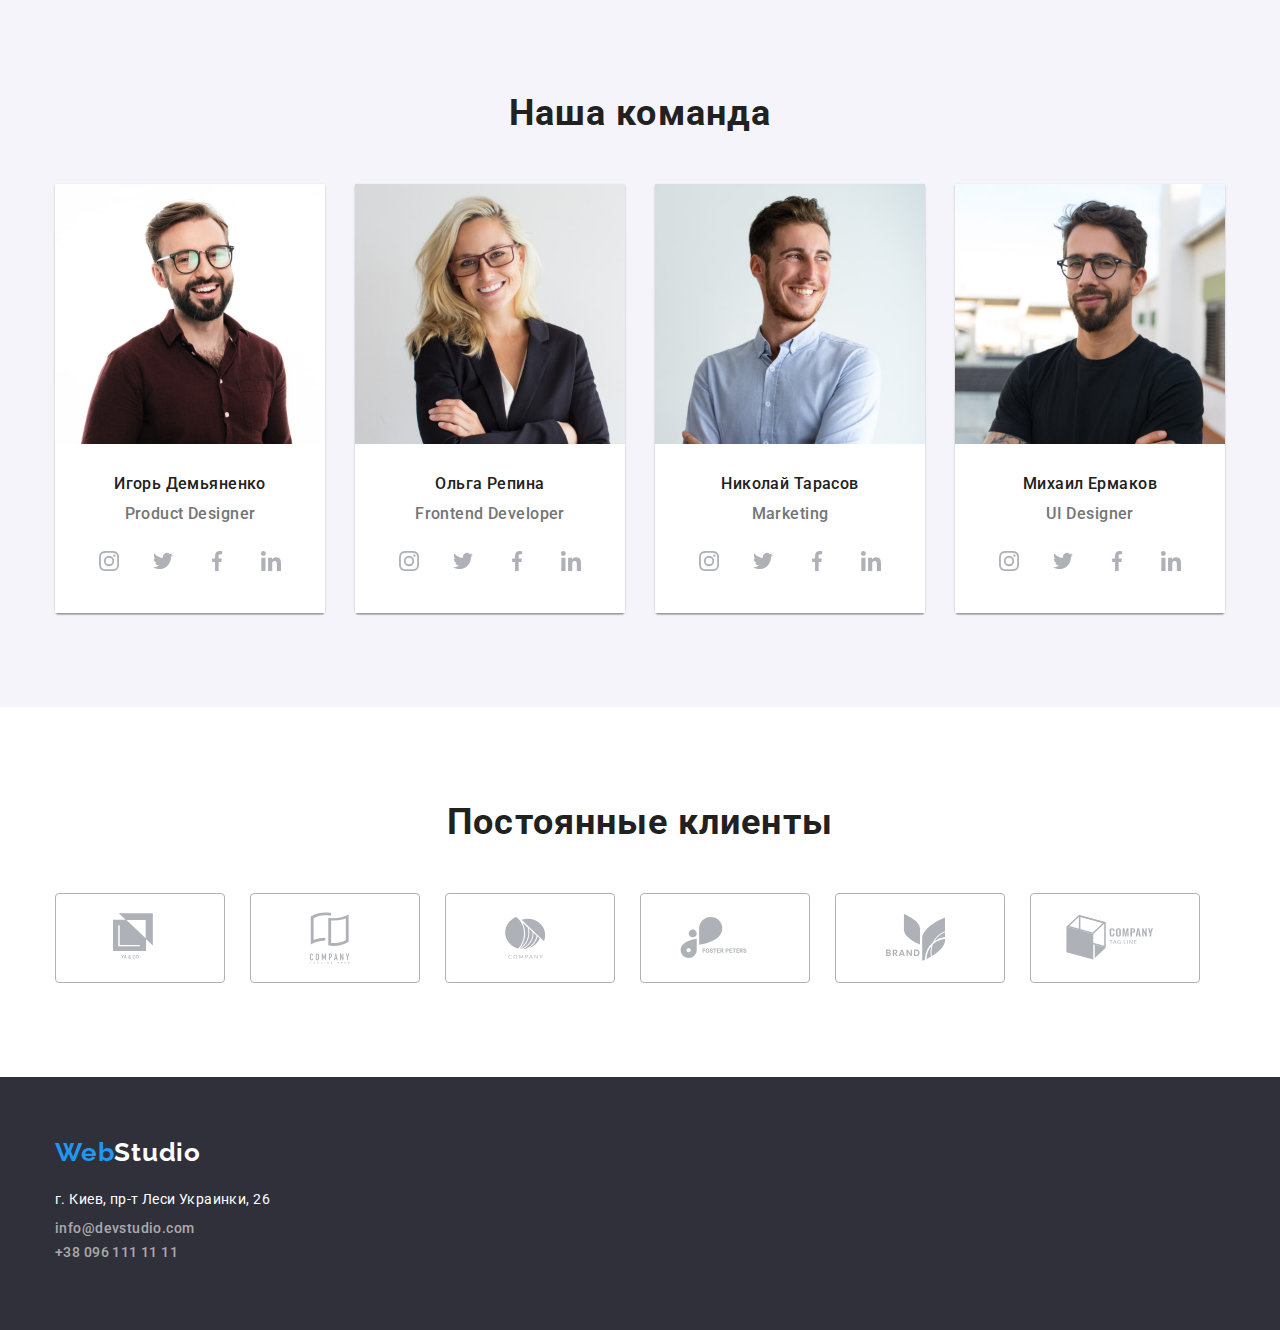
==== commit 88cbff94: "Добавляет лого компаний клиентов" ====
--- a/index.html
+++ b/index.html
@@ -328,6 +328,55 @@
           </ul>
         </div>
       </section>
+      <section class="clients">
+        <div class="container">
+          <h2 class="clients-heading">Постоянные клиенты</h2>
+          <ul class="clients-list list">
+            <li class="item">
+              <a class="clients-link" href="#">
+                <svg class="icon" width="44" height="49">
+                  <use href="./images/sprite.svg#icon-logo1"></use>
+                </svg>
+              </a>
+            </li>
+            <li class="item">
+              <a class="clients-link" href="#">
+                <svg class="icon" width="40" height="52">
+                  <use href="./images/sprite.svg#icon-logo2"></use>
+                </svg>
+              </a>
+            </li>
+            <li class="item">
+              <a class="clients-link" href="#">
+                <svg class="icon" width="41" height="42">
+                  <use href="./images/sprite.svg#icon-logo3"></use>
+                </svg>
+              </a>
+            </li>
+            <li class="item">
+              <a class="clients-link" href="#">
+                <svg class="icon" width="80" height="42">
+                  <use href="./images/sprite.svg#icon-logo4"></use>
+                </svg>
+              </a>
+            </li>
+            <li class="item">
+              <a class="clients-link" href="#">
+                <svg class="icon" width="59" height="47">
+                  <use href="./images/sprite.svg#icon-logo5"></use>
+                </svg>
+              </a>
+            </li>
+            <li class="item">
+              <a class="clients-link" href="#">
+                <svg class="icon" width="88" height="45">
+                  <use href="./images/sprite.svg#icon-logo6"></use>
+                </svg>
+              </a>
+            </li>
+          </ul>
+        </div>
+      </section>
     </main>
     <!-- Подвал -->
     <footer class="footer">
--- a/css/style.css
+++ b/css/style.css
@@ -343,6 +343,45 @@
   margin: 0;
 }
 
+/* Clients */
+
+.clients {
+  padding-top: 94px;
+  padding-bottom: 94px;
+}
+
+.clients-heading {
+  font-weight: 700;
+  font-size: 36px;
+  line-height: 1.17;
+  letter-spacing: 0.03em;
+
+  margin-bottom: 50px;
+
+  text-align: center;
+}
+
+.clients-list {
+  display: flex;
+}
+
+.clients-list > .item {
+  width: calc((100% / 12) * 6);
+}
+.clients-link > .icon {
+  color: var(--social-icon-color);
+}
+
+.clients-link {
+  display: inline-flex;
+  justify-content: center;
+  align-items: center;
+  width: 170px;
+  height: 90px;
+  border: 1px solid var(--social-icon-color);
+  border-radius: 4px;
+}
+
 /* Footer */
 .footer {
   background-color: var(--secondary-bg-color);
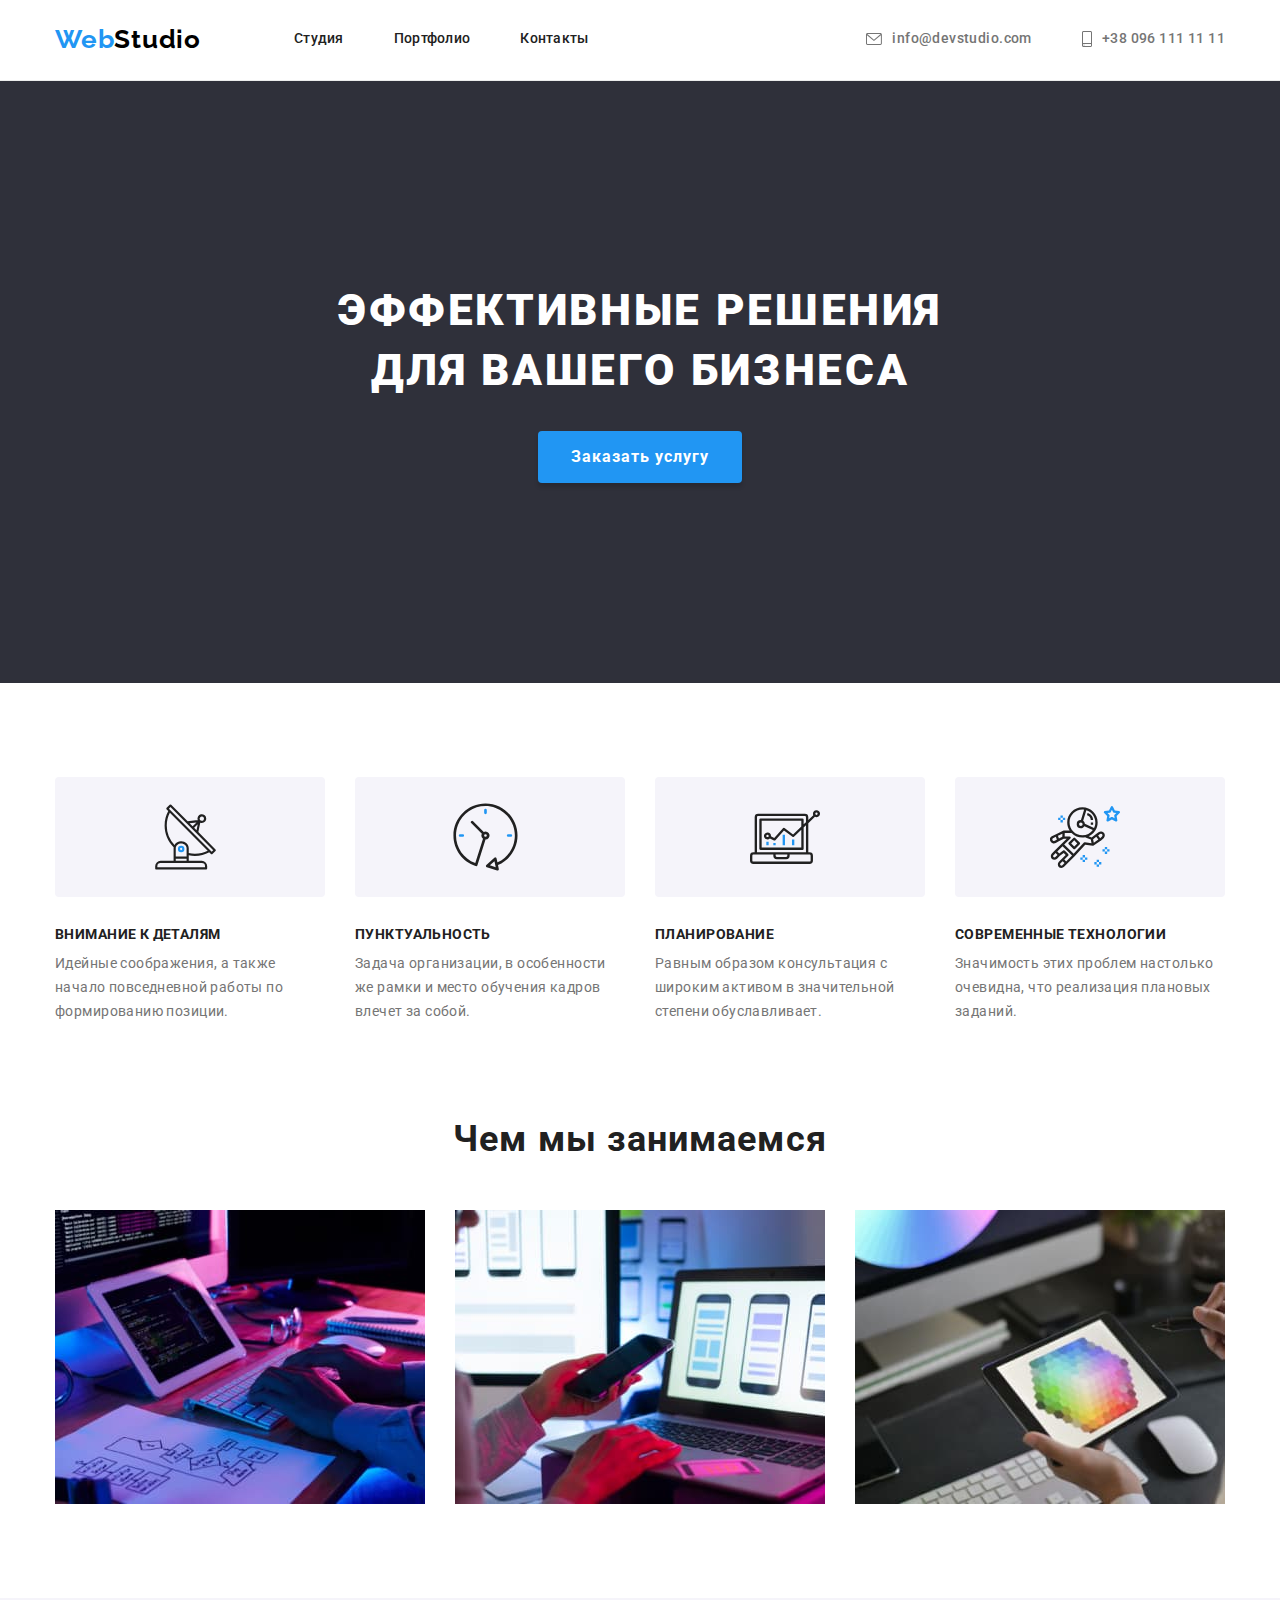
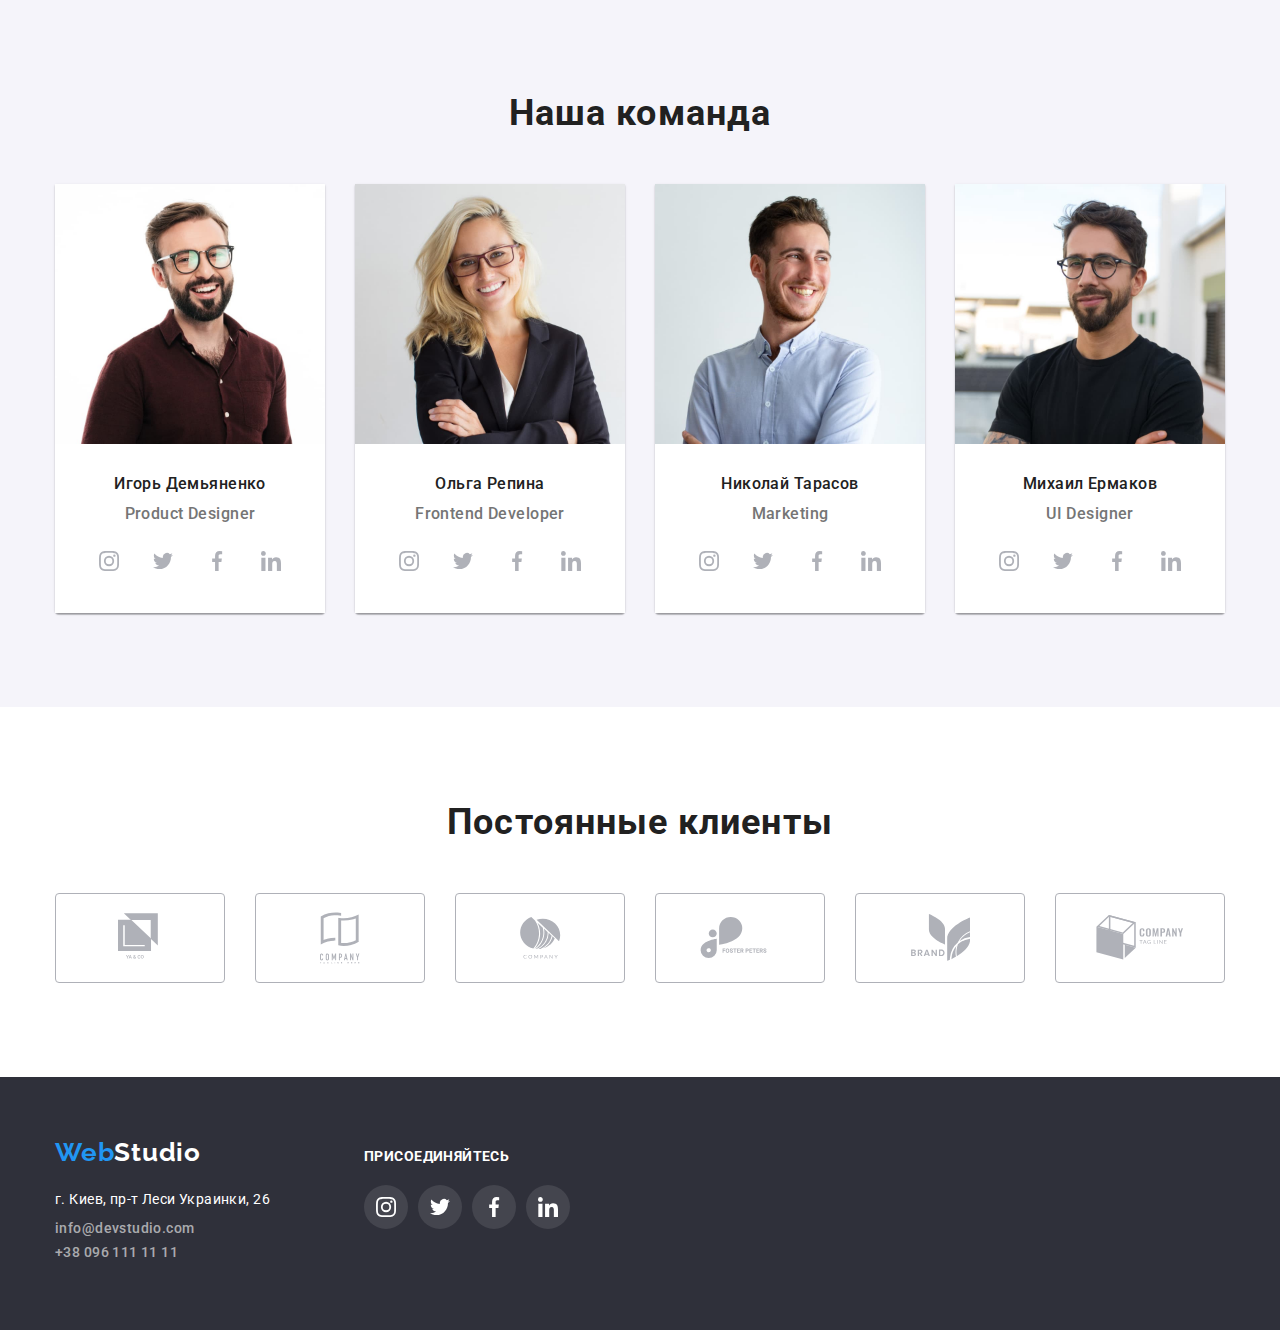
==== commit c59ce641: "Добавляет эффект ховера для лого клиентов и ссылки на соц. сети в футер" ====
--- a/index.html
+++ b/index.html
@@ -328,51 +328,64 @@
           </ul>
         </div>
       </section>
+      <!-- Клиенты -->
       <section class="clients">
         <div class="container">
           <h2 class="clients-heading">Постоянные клиенты</h2>
           <ul class="clients-list list">
             <li class="item">
-              <a class="clients-link" href="#">
-                <svg class="icon" width="44" height="49">
-                  <use href="./images/sprite.svg#icon-logo1"></use>
-                </svg>
-              </a>
-            </li>
-            <li class="item">
-              <a class="clients-link" href="#">
-                <svg class="icon" width="40" height="52">
-                  <use href="./images/sprite.svg#icon-logo2"></use>
-                </svg>
-              </a>
-            </li>
-            <li class="item">
-              <a class="clients-link" href="#">
-                <svg class="icon" width="41" height="42">
-                  <use href="./images/sprite.svg#icon-logo3"></use>
-                </svg>
-              </a>
-            </li>
-            <li class="item">
-              <a class="clients-link" href="#">
-                <svg class="icon" width="80" height="42">
-                  <use href="./images/sprite.svg#icon-logo4"></use>
-                </svg>
-              </a>
-            </li>
-            <li class="item">
-              <a class="clients-link" href="#">
-                <svg class="icon" width="59" height="47">
-                  <use href="./images/sprite.svg#icon-logo5"></use>
-                </svg>
-              </a>
-            </li>
-            <li class="item">
-              <a class="clients-link" href="#">
-                <svg class="icon" width="88" height="45">
-                  <use href="./images/sprite.svg#icon-logo6"></use>
-                </svg>
-              </a>
+              <div class="clients-logo">
+                <a class="clients-link" href="#">
+                  <svg class="icon" width="44" height="49">
+                    <use href="./images/sprite.svg#icon-logo1"></use>
+                  </svg>
+                </a>
+              </div>
+            </li>
+            <li class="item">
+              <div class="clients-logo">
+                <a class="clients-link" href="#">
+                  <svg class="icon" width="40" height="52">
+                    <use href="./images/sprite.svg#icon-logo2"></use>
+                  </svg>
+                </a>
+              </div>
+            </li>
+            <li class="item">
+              <div class="clients-logo">
+                <a class="clients-link" href="#">
+                  <svg class="icon" width="41" height="42">
+                    <use href="./images/sprite.svg#icon-logo3"></use>
+                  </svg>
+                </a>
+              </div>
+            </li>
+            <li class="item">
+              <div class="clients-logo">
+                <a class="clients-link" href="#">
+                  <svg class="icon" width="80" height="42">
+                    <use href="./images/sprite.svg#icon-logo4"></use>
+                  </svg>
+                </a>
+              </div>
+            </li>
+            <li class="item">
+              <div class="clients-logo">
+                <a class="clients-link" href="#">
+                  <svg class="icon" width="59" height="47">
+                    <use href="./images/sprite.svg#icon-logo5"></use>
+                  </svg>
+                </a>
+              </div>
+            </li>
+            <li class="item">
+              <div class="clients-logo">
+                <a class="clients-link" href="#">
+                  <svg class="icon" width="88" height="45">
+                    <use href="./images/sprite.svg#icon-logo6"></use>
+                  </svg>
+                </a>
+              </div>
             </li>
           </ul>
         </div>
@@ -380,20 +393,55 @@
     </main>
     <!-- Подвал -->
     <footer class="footer">
-      <div class="container">
-        <a class="main-logo footer-logo" href="./index.html"
-          ><span class="first-part">Web</span
-          ><span class="second-part-footer">Studio</span></a
-        >
-        <p class="adress">г. Киев, пр-т Леси Украинки, 26</p>
-        <p class="adress-link">
-          <a class="contact" href="mailto:info@devstudio.com"
-            >info@devstudio.com</a
+      <div class="container footer-box">
+        <div class="adress-box">
+          <a class="main-logo footer-logo" href="./index.html"
+            ><span class="first-part">Web</span
+            ><span class="second-part-footer">Studio</span></a
           >
-        </p>
-        <p class="adress-link">
-          <a class="contact" href="tel:+380961111111">+38 096 111 11 11</a>
-        </p>
+          <p class="adress">г. Киев, пр-т Леси Украинки, 26</p>
+          <p class="adress-link">
+            <a class="contact" href="mailto:info@devstudio.com"
+              >info@devstudio.com</a
+            >
+          </p>
+          <p class="adress-link">
+            <a class="contact" href="tel:+380961111111">+38 096 111 11 11</a>
+          </p>
+        </div>
+        <div class="social-box">
+          <h2 class="social-box-title">присоединяйтесь</h2>
+          <ul class="social list">
+            <li class="item">
+              <a class="social-link" target="_blank" href="#"
+                ><svg class="icon" width="20" height="20">
+                  <use href="./images/sprite.svg#icon-instagram"></use>
+                </svg>
+              </a>
+            </li>
+            <li class="item">
+              <a class="social-link" target="_blank" href="#"
+                ><svg class="icon" width="20" height="20">
+                  <use href="./images/sprite.svg#icon-twitter"></use>
+                </svg>
+              </a>
+            </li>
+            <li class="item">
+              <a class="social-link" target="_blank" href="#"
+                ><svg class="icon" width="20" height="20">
+                  <use href="./images/sprite.svg#icon-facebook"></use>
+                </svg>
+              </a>
+            </li>
+            <li class="item">
+              <a class="social-link" target="_blank" href="#"
+                ><svg class="icon" width="20" height="20">
+                  <use href="./images/sprite.svg#icon-linkedin"></use>
+                </svg>
+              </a>
+            </li>
+          </ul>
+        </div>
       </div>
     </footer>
   </body>
--- a/css/style.css
+++ b/css/style.css
@@ -363,12 +363,14 @@
 
 .clients-list {
   display: flex;
+  justify-content: space-between;
 }
 
 .clients-list > .item {
-  width: calc((100% / 12) * 6);
+  width: calc((100% - 150) / 6);
 }
 .clients-link > .icon {
+  margin: 0;
   color: var(--social-icon-color);
 }
 
@@ -380,6 +382,15 @@
   height: 90px;
   border: 1px solid var(--social-icon-color);
   border-radius: 4px;
+  padding: 20px;
+}
+
+.clients-logo:hover > .clients-link .icon {
+  color: var(--accent-color);
+}
+
+.clients-logo:hover > .clients-link {
+  border: 1px solid var(--accent-color);
 }
 
 /* Footer */
@@ -389,6 +400,15 @@
   padding-bottom: 60px;
 }
 
+.footer-box {
+  display: flex;
+  align-items: baseline;
+}
+
+.adress-box {
+  margin-right: 70px;
+}
+
 .footer-logo {
   display: block;
   margin-bottom: 20px;
@@ -415,6 +435,31 @@
   text-decoration: none;
 }
 
+.social-box {
+  display: flex;
+  flex-direction: column;
+}
+
+.social-box-title {
+  font-weight: 700;
+  font-size: 14px;
+  line-height: 1.14;
+  text-transform: uppercase;
+
+  color: var(--main-white-color);
+
+  margin-bottom: 20px;
+}
+
+.social-box .social-link {
+  color: var(--main-white-color);
+  background-color: rgba(255, 255, 255, 0.1);
+}
+
+.social-box .social-link:hover,
+.social-box .social-link:focus {
+  background-color: var(--accent-color);
+}
 /* Визуал текста для Портфолио */
 .portfolio {
   padding: 94px 0;
